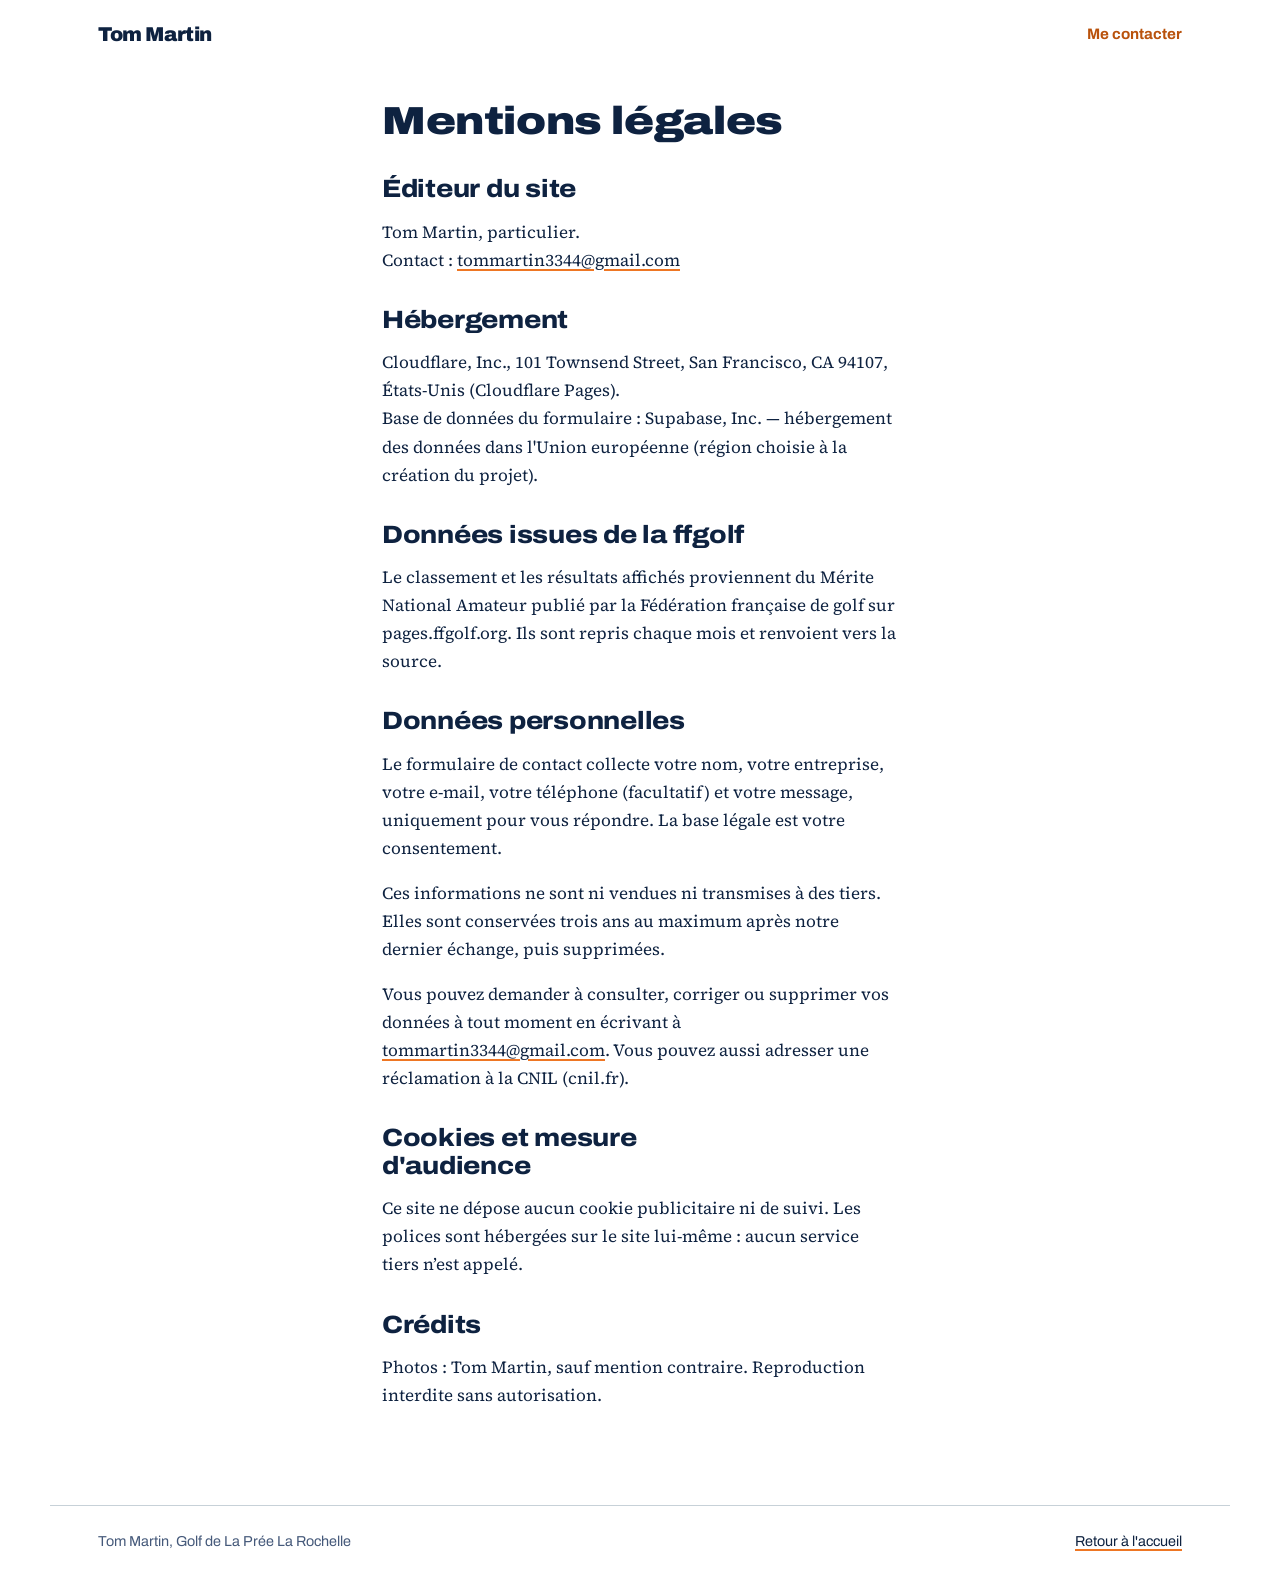
==== mentions-legales.html @ d1b24513 "Site tommartin-golf" ====
<!doctype html>
<html lang="fr">
<head>
  <meta charset="utf-8">
  <meta name="viewport" content="width=device-width, initial-scale=1">
  <title>Mentions légales — Tom Martin</title>
  <meta name="robots" content="noindex">
  <link rel="icon" href="assets/favicon.svg" type="image/svg+xml">
  <link rel="stylesheet" href="assets/style.css">
</head>
<body>
  <header class="top"><a class="mark" href="./">Tom Martin</a><nav><a class="nav-cta" href="./#contact">Me contacter</a></nav></header>
  <main class="page">
    <h1>Mentions légales</h1>

    <h2>Éditeur du site</h2>
    <p>Tom Martin, particulier.<br>Contact : <a href="mailto:tommartin3344@gmail.com">tommartin3344@gmail.com</a></p>

    <h2>Hébergement</h2>
    <p>Cloudflare, Inc., 101 Townsend Street, San Francisco, CA 94107, États-Unis (Cloudflare Pages).<br>
       Base de données du formulaire : Supabase, Inc. — hébergement des données dans l'Union européenne (région choisie à la création du projet).</p>

    <h2>Données issues de la ffgolf</h2>
    <p>Le classement et les résultats affichés proviennent du Mérite National Amateur publié par la Fédération française de golf sur pages.ffgolf.org. Ils sont repris chaque mois et renvoient vers la source.</p>

    <h2 id="donnees">Données personnelles</h2>
    <p>Le formulaire de contact collecte votre nom, votre entreprise, votre e-mail, votre téléphone (facultatif) et votre message, uniquement pour vous répondre. La base légale est votre consentement.</p>
    <p>Ces informations ne sont ni vendues ni transmises à des tiers. Elles sont conservées trois ans au maximum après notre dernier échange, puis supprimées.</p>
    <p>Vous pouvez demander à consulter, corriger ou supprimer vos données à tout moment en écrivant à <a href="mailto:tommartin3344@gmail.com">tommartin3344@gmail.com</a>. Vous pouvez aussi adresser une réclamation à la CNIL (cnil.fr).</p>

    <h2>Cookies et mesure d'audience</h2>
    <p>Ce site ne dépose aucun cookie publicitaire ni de suivi. Les polices sont hébergées sur le site lui-même : aucun service tiers n’est appelé.</p>

    <h2>Crédits</h2>
    <p>Photos : Tom Martin, sauf mention contraire. Reproduction interdite sans autorisation.</p>
  </main>
  <footer class="foot"><p>Tom Martin, Golf de La Prée La Rochelle</p><p><a href="./">Retour à l'accueil</a></p></footer>
</body>
</html>
---- assets/style.css ----
/* tommartin-golf.fr
   Palette : bleu nuit (identité existante), orange balise de départ, brume, gazon */
/* Polices hébergées sur le site (licence SIL Open Font License) : aucun appel à un service tiers */
@font-face{font-family:"Archivo";src:url("fonts/archivo.woff2") format("woff2");font-weight:100 900;font-stretch:62% 125%;font-style:normal;font-display:swap}
@font-face{font-family:"Source Serif 4";src:url("fonts/source-serif-4.woff2") format("woff2");font-weight:200 900;font-style:normal;font-display:swap}
@font-face{font-family:"Source Serif 4";src:url("fonts/source-serif-4-italic.woff2") format("woff2");font-weight:200 900;font-style:italic;font-display:swap}

:root{
  --nuit:#0E2240;
  --nuit-2:#16315A;
  --orange:#EE7623;
  --orange-ink:#B9520C;  /* orange lisible sur fond clair */
  --brume:#EDF1F3;
  --trait:#C7D1D8;
  --gazon:#2E6B4E;
  --blanc:#FFFFFF;
  --texte:#0E2240;
  --texte-2:#45597A;

  --f-titre:"Archivo", "Helvetica Neue", Arial, sans-serif;
  --f-texte:"Source Serif 4", Georgia, serif;

  /* échelle typographique (ratio 1,25) */
  --t-0:1rem; --t-1:1.25rem; --t-2:1.563rem; --t-3:1.953rem; --t-4:2.441rem; --t-5:3.815rem;

  --mesure:68ch;
  --page:1180px;
  --gout:clamp(1.25rem, 4vw, 3rem);
}

*,*::before,*::after{box-sizing:border-box}
html{scroll-behavior:smooth;-webkit-text-size-adjust:100%}
@media (prefers-reduced-motion:reduce){html{scroll-behavior:auto}*{animation:none!important;transition:none!important}}
body{margin:0;background:var(--blanc);color:var(--texte);font:400 1.0625rem/1.65 var(--f-texte)}
img{max-width:100%;height:auto;display:block}
a{color:var(--nuit);text-decoration-color:var(--orange);text-underline-offset:.2em;text-decoration-thickness:2px}
a:hover{color:var(--orange-ink)}
:focus-visible{outline:3px solid var(--orange);outline-offset:3px;border-radius:2px}
h1,h2,h3{font-family:var(--f-titre);line-height:1.1;margin:0 0 .6em;letter-spacing:-.01em}
h2{font-size:clamp(var(--t-3),4vw,var(--t-4));font-weight:800;font-stretch:112%;max-width:22ch}
h3{font-size:var(--t-1);font-weight:700}
p{margin:0 0 1em}
.sr-only{position:absolute;width:1px;height:1px;overflow:hidden;clip:rect(0 0 0 0);white-space:nowrap}
.skip{position:absolute;left:-999px;top:0;background:var(--orange);color:var(--nuit);padding:.6rem 1rem;z-index:10;font-family:var(--f-titre)}
.skip:focus{left:1rem}

/* En-tête */
.top{display:flex;align-items:center;justify-content:space-between;gap:1rem;padding:1rem var(--gout);max-width:var(--page);margin:0 auto}
.mark{font-family:var(--f-titre);font-weight:900;font-size:var(--t-1);text-decoration:none;letter-spacing:-.02em}
.top nav{display:flex;flex-wrap:wrap;gap:.25rem 1.25rem;font-family:var(--f-titre);font-weight:500;font-size:.95rem}
.top nav a{text-decoration:none;padding:.35rem 0}
.top nav a:hover{color:var(--orange-ink)}
.top .nav-cta{color:var(--orange-ink);font-weight:700}
@media (max-width:760px){.top nav a:not(.nav-cta){display:none}}

/* Boutons */
.btn{display:inline-block;font-family:var(--f-titre);font-weight:700;font-size:1rem;padding:.85rem 1.4rem;border-radius:999px;text-decoration:none;border:2px solid transparent;cursor:pointer;line-height:1.2}
.btn-primary{background:var(--orange);color:var(--nuit)}
.btn-primary:hover{background:#F58A3F;color:var(--nuit)}
.btn-ghost{border-color:var(--nuit);color:var(--nuit)}
.btn-ghost:hover{background:var(--nuit);color:var(--blanc)}

/* Hero */
.hero{max-width:var(--page);margin:0 auto;padding:clamp(1.5rem,5vw,4rem) var(--gout) 2rem;display:grid;grid-template-columns:minmax(0,5fr) minmax(0,7fr);gap:clamp(1.5rem,4vw,3.5rem);align-items:center}
.hero-who{font-family:var(--f-titre);font-weight:500;color:var(--texte-2);margin-bottom:1.25rem}
.hero h1{font-weight:900;font-stretch:125%;line-height:.9;margin:0 0 1rem;display:flex;flex-direction:column}
.h-from{font-size:clamp(2.2rem,5vw,3.6rem);color:var(--trait);text-decoration:line-through;text-decoration-thickness:.08em;text-decoration-color:var(--trait)}
.h-to{font-size:clamp(4.5rem,11vw,8.5rem);color:var(--nuit)}
.hero-lede{font-size:var(--t-1);max-width:34ch;color:var(--texte)}
.hero-actions{display:flex;flex-wrap:wrap;gap:.75rem;margin-top:1.75rem}
.trajectory{margin:0;background:var(--nuit);border-radius:24px;padding:clamp(1rem,2.5vw,1.75rem);color:var(--brume)}
.trajectory svg{width:100%;height:auto;display:block;overflow:visible}
.trajectory figcaption{font-size:.9rem;line-height:1.5;color:#B8C4D3;margin-top:.75rem;max-width:60ch}
#traj .grid line{stroke:#2A4470;stroke-width:1}
#traj .grid text{fill:#8DA0B8;font:500 13px var(--f-titre)}
#traj .flight{fill:none;stroke:var(--orange);stroke-width:4;stroke-linecap:round;stroke-linejoin:round}
#traj .flight-shadow{fill:none;stroke:var(--orange);stroke-width:14;opacity:.12;stroke-linecap:round}
#traj .pt{fill:var(--nuit);stroke:var(--orange);stroke-width:2.5}
#traj .ball{fill:var(--blanc);stroke:var(--orange);stroke-width:3}
#traj .lbl{fill:var(--blanc);font:800 20px var(--f-titre)}
#traj .lbl-s{fill:#B8C4D3;font:500 13px var(--f-titre)}
#traj .tee{fill:#8DA0B8}
@media (prefers-reduced-motion:no-preference){
  #traj .flight{stroke-dasharray:var(--len);stroke-dashoffset:var(--len);animation:vol 1.8s cubic-bezier(.3,.6,.2,1) .2s forwards}
  #traj .ball,#traj .lbl-end{opacity:0;animation:pose .4s ease-out 1.9s forwards}
}
@media (max-width:600px){#traj .grid text{font-size:26px}#traj .lbl{font-size:34px}#traj .flight{stroke-width:6}#traj .ball{r:14}}
@keyframes vol{to{stroke-dashoffset:0}}
@keyframes pose{to{opacity:1}}
@media (max-width:900px){.hero{grid-template-columns:1fr}}

/* Faits */
.facts{max-width:var(--page);margin:0 auto;padding:0 var(--gout)}
.facts dl{margin:0;display:grid;grid-template-columns:repeat(5,minmax(0,1fr));border-top:2px solid var(--nuit);border-bottom:1px solid var(--trait)}
.facts dl>div{padding:1rem 1rem 1.1rem 0}
.facts dl>div+div{padding-left:1rem;border-left:1px solid var(--trait)}
.facts dt{font-family:var(--f-titre);font-size:.85rem;color:var(--texte-2);font-weight:500;line-height:1.3}
.facts dd{margin:.35rem 0 0;font-family:var(--f-titre);font-weight:800;font-size:var(--t-2);font-stretch:112%}
@media (max-width:900px){.facts dl{grid-template-columns:repeat(2,1fr)}.facts dl>div{border-left:0!important;padding-left:0!important;border-bottom:1px solid var(--trait)}}

/* Sections */
.section{max-width:var(--page);margin:0 auto;padding:clamp(3rem,8vw,6rem) var(--gout) 0}
.section-lede{max-width:var(--mesure);color:var(--texte-2);font-size:1.1rem}
.prose{max-width:var(--mesure)}
.split{display:grid;grid-template-columns:minmax(0,7fr) minmax(0,5fr);gap:clamp(1.5rem,5vw,4rem);align-items:start}
@media (max-width:860px){.split{grid-template-columns:1fr}}
.photo{margin:0;border-radius:24px;overflow:hidden;background:var(--brume);aspect-ratio:4/5}
.photo img{width:100%;height:100%;object-fit:cover}
.photo.is-missing{display:none}

/* Valeurs */
.values{display:grid;grid-template-columns:repeat(4,minmax(0,1fr));gap:0;margin-top:1.5rem}
.values article{padding:0 1.25rem 0 0}
.values article+article{padding-left:1.25rem;border-left:1px solid var(--trait)}
.values h3{color:var(--nuit);font-size:var(--t-2);font-stretch:112%;font-weight:800}
.values p{color:var(--texte-2);margin:0}
@media (max-width:900px){.values{grid-template-columns:1fr 1fr;row-gap:2rem}.values article:nth-child(3){border-left:0;padding-left:0}}
@media (max-width:520px){.values{grid-template-columns:1fr}.values article{border-left:0!important;padding-left:0!important}}

/* Carte de score */
.scorecard-wrap{overflow-x:auto;margin-top:1.5rem;border:2px solid var(--nuit);border-radius:14px}
.scorecard{width:100%;border-collapse:collapse;font-family:var(--f-titre);font-size:.95rem;min-width:640px}
.scorecard thead th{background:var(--nuit);color:var(--blanc);font-weight:700;text-align:left;padding:.7rem .8rem}
.scorecard td{padding:.65rem .8rem;border-top:1px solid var(--trait)}
.scorecard tbody tr:nth-child(even) td{background:var(--brume)}
.scorecard .num{text-align:center;font-variant-numeric:tabular-nums}
.scorecard td.comp{font-family:var(--f-texte);font-weight:600}
.scorecard td.comp a{text-decoration:none}
.comp-in{display:flex;align-items:center;gap:.75rem}
.golf-badge{flex:0 0 48px;width:48px;height:48px;border-radius:50%;background:var(--blanc);border:1px solid var(--trait);display:grid;place-items:center;overflow:hidden}
.golf-badge img{width:100%;height:100%;object-fit:contain}
.golf-badge.sigle{background:var(--nuit);border-color:var(--nuit);color:var(--blanc);font-family:var(--f-titre);font-weight:700;font-size:.78rem;letter-spacing:.02em}
.scorecard td.comp .lieu{display:block;font-weight:400;font-size:.82rem;color:var(--texte-2);margin-top:.1rem}
.scorecard td.comp a:hover{text-decoration:underline}
.scorecard .date{color:var(--texte-2);white-space:nowrap}
.place{display:inline-flex;align-items:center;justify-content:center;min-width:2.4em;height:2.4em;padding:0 .35em;font-weight:800}
.place.top{border:2.5px solid var(--orange);border-radius:999px;color:var(--nuit)}
.place.podium{background:var(--orange);border-color:var(--orange)}
.sss.neg{color:var(--gazon);font-weight:800}
.source{font-size:.9rem;color:var(--texte-2);margin-top:.9rem}

/* Calendrier */
.calendar{list-style:none;margin:1.5rem 0 0;padding:0;border-top:2px solid var(--nuit);max-width:860px}
.calendar li{display:grid;grid-template-columns:9rem 1fr auto;gap:1rem;padding:.85rem 0;border-bottom:1px solid var(--trait);align-items:baseline}
.calendar .when{font-family:var(--f-titre);font-weight:700}
.calendar .what{font-weight:600}
.calendar .kind{font-family:var(--f-titre);font-size:.85rem;color:var(--texte-2)}
.calendar .empty{grid-column:1/-1;color:var(--texte-2)}
@media (max-width:560px){.calendar li{grid-template-columns:1fr}}

/* Équipe */
.team{list-style:none;padding:0;margin:1.5rem 0 0;display:grid;grid-template-columns:repeat(3,minmax(0,1fr));gap:1.5rem}
.team li{border-top:2px solid var(--nuit);padding-top:.8rem}
.team strong{display:block;font-family:var(--f-titre);font-size:var(--t-1)}
.team span{color:var(--texte-2)}
@media (max-width:760px){.team{grid-template-columns:1fr}}

/* Bandeau partenariat */
.band{max-width:none;padding-left:0;padding-right:0;margin-top:clamp(3rem,8vw,6rem);padding-top:0}
.band-inner{background:var(--nuit);color:var(--brume);max-width:var(--page);margin:0 auto;border-radius:28px;padding:clamp(2rem,6vw,4.5rem) var(--gout)}
@media (min-width:1240px){.band-inner{border-radius:28px}}
.band h2{color:var(--blanc)}
.band a{color:var(--blanc)}
.partners{margin-top:2.5rem}
.partners ul{list-style:none;padding:0;display:flex;flex-wrap:wrap;gap:1.5rem;align-items:center}
.partners li{background:#fff;border-radius:12px;padding:.6rem 1rem;display:flex;align-items:center}
.partners img{max-height:56px;width:auto}

/* Formulaire */
.form{display:grid;gap:1rem;background:var(--brume);border-radius:20px;padding:clamp(1.25rem,3vw,2rem)}
.field{display:grid;gap:.35rem}
.field label{font-family:var(--f-titre);font-weight:700;font-size:.95rem}
.opt{font-weight:500;color:var(--texte-2)}
.field input,.field select,.field textarea{font:inherit;font-size:1rem;color:var(--texte);padding:.7rem .8rem;border:1.5px solid var(--trait);border-radius:10px;background:var(--blanc);width:100%}
.field input:focus,.field select:focus,.field textarea:focus{border-color:var(--nuit);outline:3px solid rgba(238,118,35,.45);outline-offset:0}
.field [aria-invalid=true]{border-color:#B42318}
.check{grid-template-columns:auto 1fr;align-items:start;gap:.6rem}
.check input{width:1.2rem;height:1.2rem;margin-top:.2rem;accent-color:var(--nuit)}
.check label{font-family:var(--f-texte);font-weight:400;font-size:.92rem}
.hp{position:absolute;left:-9999px}
.form-status{margin:0;font-family:var(--f-titre);font-weight:500}
.form-status.ok{color:var(--gazon)}
.form-status.err{color:#B42318}
.direct{font-family:var(--f-titre);font-weight:700}

/* Pied de page */
.foot{max-width:var(--page);margin:clamp(3rem,8vw,6rem) auto 0;padding:1.5rem var(--gout) 2.5rem;border-top:1px solid var(--trait);display:flex;justify-content:space-between;flex-wrap:wrap;gap:.5rem;font-family:var(--f-titre);font-size:.9rem;color:var(--texte-2)}
.foot p{margin:0}

/* Page simple (mentions légales) */
.page{max-width:var(--mesure);margin:0 auto;padding:2rem var(--gout) 0}
.page h1{font-size:var(--t-4);font-weight:900;font-stretch:118%}
.page h2{font-size:var(--t-2);margin-top:2rem}

/* Galerie */
.gallery{display:grid;grid-template-columns:repeat(auto-fill,minmax(min(260px,100%),1fr));gap:1rem;margin-top:1.5rem}
.gallery figure{margin:0;border-radius:16px;overflow:hidden;background:var(--brume)}
.gallery img,.gallery video{width:100%;aspect-ratio:4/5;object-fit:cover;display:block}
.gallery figcaption{font-family:var(--f-titre);font-size:.9rem;color:var(--texte-2);padding:.6rem .8rem}
.band .prose{color:var(--brume)}
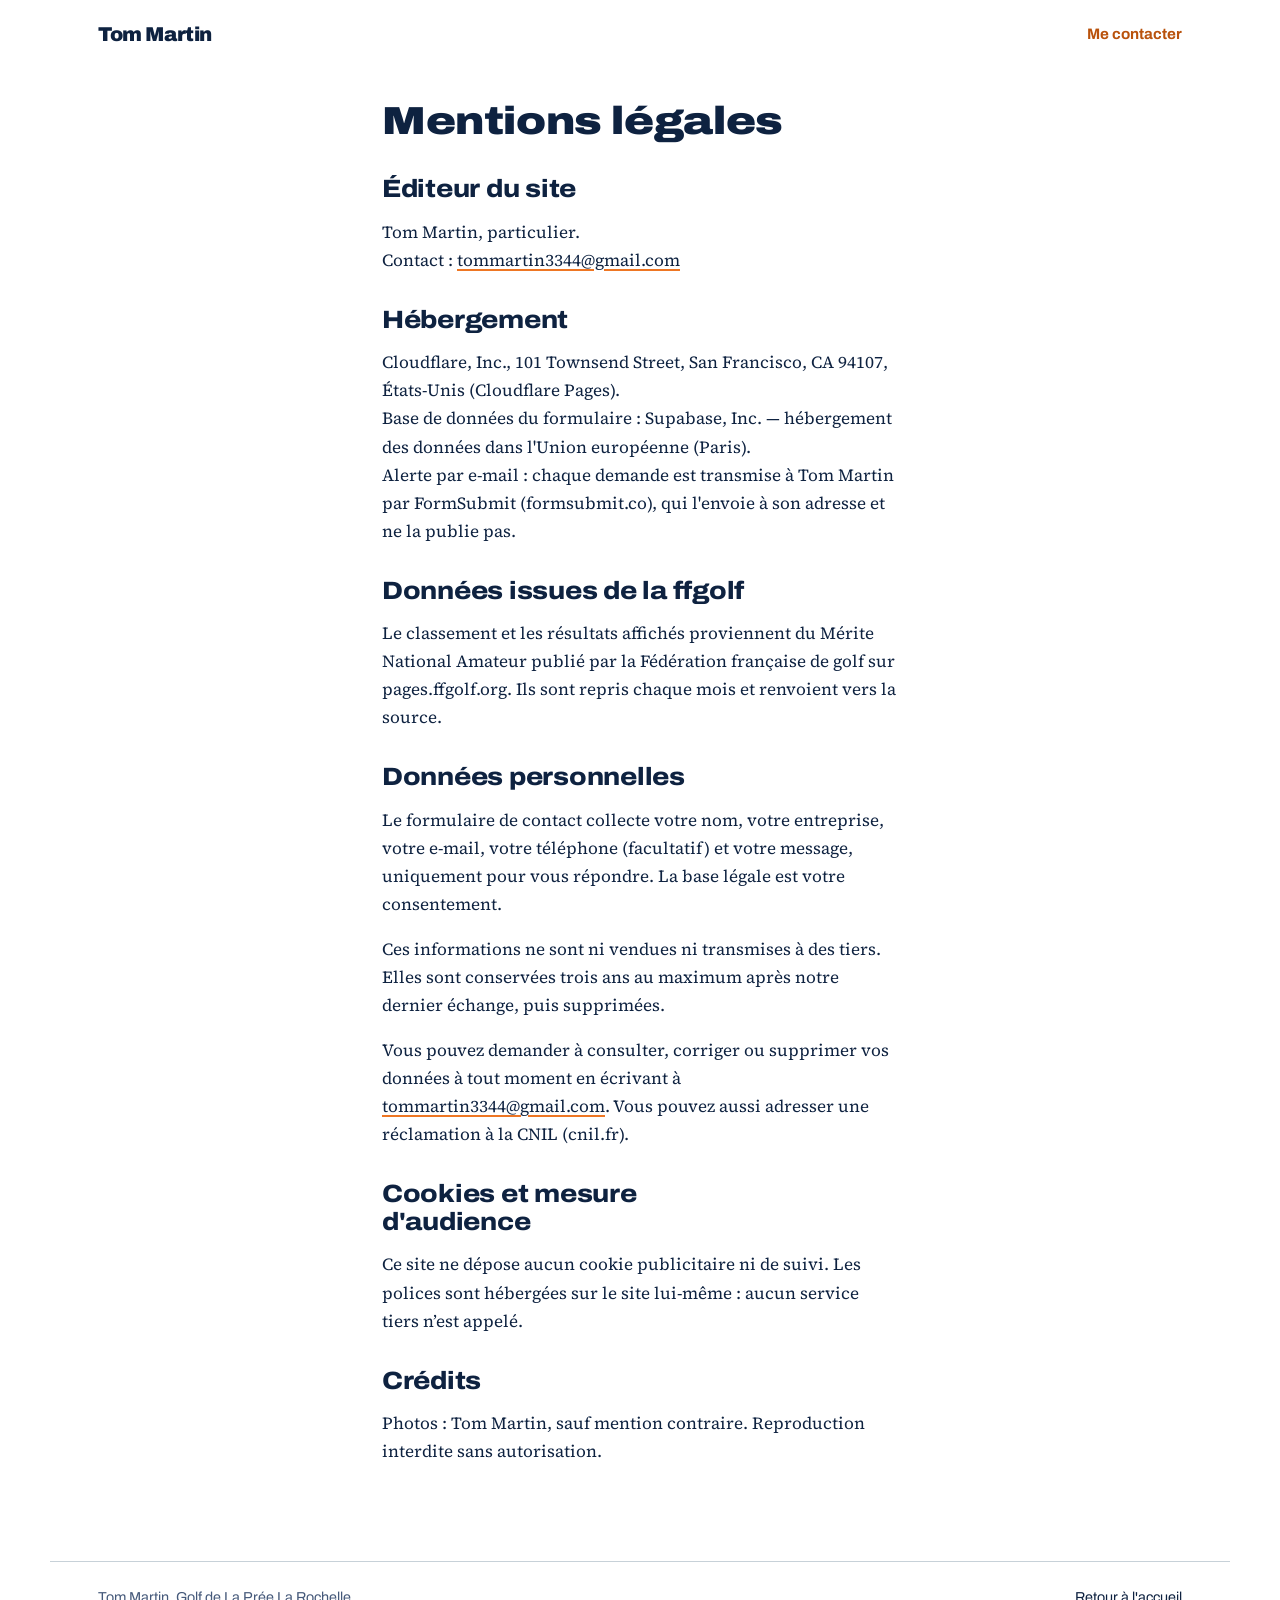
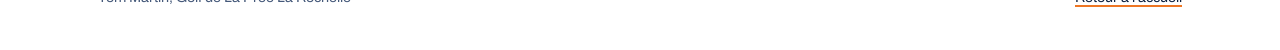
==== commit cc74983a: "Alerte e-mail pour chaque demande du formulaire" ====
--- a/mentions-legales.html
+++ b/mentions-legales.html
@@ -18,7 +18,8 @@
 
     <h2>Hébergement</h2>
     <p>Cloudflare, Inc., 101 Townsend Street, San Francisco, CA 94107, États-Unis (Cloudflare Pages).<br>
-       Base de données du formulaire : Supabase, Inc. — hébergement des données dans l'Union européenne (région choisie à la création du projet).</p>
+       Base de données du formulaire : Supabase, Inc. — hébergement des données dans l'Union européenne (Paris).<br>
+       Alerte par e-mail : chaque demande est transmise à Tom Martin par FormSubmit (formsubmit.co), qui l'envoie à son adresse et ne la publie pas.</p>
 
     <h2>Données issues de la ffgolf</h2>
     <p>Le classement et les résultats affichés proviennent du Mérite National Amateur publié par la Fédération française de golf sur pages.ffgolf.org. Ils sont repris chaque mois et renvoient vers la source.</p>
--- a/assets/style.css
+++ b/assets/style.css
@@ -64,7 +64,6 @@
 .hero{max-width:var(--page);margin:0 auto;padding:clamp(1.5rem,5vw,4rem) var(--gout) 2rem;display:grid;grid-template-columns:minmax(0,5fr) minmax(0,7fr);gap:clamp(1.5rem,4vw,3.5rem);align-items:center}
 .hero-who{font-family:var(--f-titre);font-weight:500;color:var(--texte-2);margin-bottom:1.25rem}
 .hero h1{font-weight:900;font-stretch:125%;line-height:.9;margin:0 0 1rem;display:flex;flex-direction:column}
-.h-from{font-size:clamp(2.2rem,5vw,3.6rem);color:var(--trait);text-decoration:line-through;text-decoration-thickness:.08em;text-decoration-color:var(--trait)}
 .h-to{font-size:clamp(4.5rem,11vw,8.5rem);color:var(--nuit)}
 .hero-lede{font-size:var(--t-1);max-width:34ch;color:var(--texte)}
 .hero-actions{display:flex;flex-wrap:wrap;gap:.75rem;margin-top:1.75rem}
@@ -91,7 +90,7 @@
 
 /* Faits */
 .facts{max-width:var(--page);margin:0 auto;padding:0 var(--gout)}
-.facts dl{margin:0;display:grid;grid-template-columns:repeat(5,minmax(0,1fr));border-top:2px solid var(--nuit);border-bottom:1px solid var(--trait)}
+.facts dl{margin:0;display:grid;grid-template-columns:repeat(4,minmax(0,1fr));border-top:2px solid var(--nuit);border-bottom:1px solid var(--trait)}
 .facts dl>div{padding:1rem 1rem 1.1rem 0}
 .facts dl>div+div{padding-left:1rem;border-left:1px solid var(--trait)}
 .facts dt{font-family:var(--f-titre);font-size:.85rem;color:var(--texte-2);font-weight:500;line-height:1.3}
@@ -150,7 +149,9 @@
 
 /* Équipe */
 .team{list-style:none;padding:0;margin:1.5rem 0 0;display:grid;grid-template-columns:repeat(3,minmax(0,1fr));gap:1.5rem}
-.team li{border-top:2px solid var(--nuit);padding-top:.8rem}
+.team li{border-top:2px solid var(--nuit);padding-top:1rem}
+.team img{display:block;width:100%;max-width:240px;aspect-ratio:4/5;object-fit:cover;border-radius:14px;margin-bottom:.9rem;background:var(--brume)}
+.team img.logo{object-fit:contain;padding:1.5rem;background:var(--blanc);border:1px solid var(--trait)}
 .team strong{display:block;font-family:var(--f-titre);font-size:var(--t-1)}
 .team span{color:var(--texte-2)}
 @media (max-width:760px){.team{grid-template-columns:1fr}}
@@ -161,10 +162,17 @@
 @media (min-width:1240px){.band-inner{border-radius:28px}}
 .band h2{color:var(--blanc)}
 .band a{color:var(--blanc)}
-.partners{margin-top:2.5rem}
-.partners ul{list-style:none;padding:0;display:flex;flex-wrap:wrap;gap:1.5rem;align-items:center}
-.partners li{background:#fff;border-radius:12px;padding:.6rem 1rem;display:flex;align-items:center}
-.partners img{max-height:56px;width:auto}
+.partners{margin-top:3rem}
+.partners h3{font-size:var(--t-1);color:var(--nuit)}
+.partners ul{list-style:none;padding:0;margin:1rem 0 0;display:flex;flex-wrap:wrap;gap:1.25rem;align-items:center}
+.partners li{background:#fff;border:1px solid var(--trait);border-radius:14px;padding:1rem 1.5rem;display:flex;align-items:center}
+.partners img{max-height:64px;width:auto}
+.invite{margin-top:2rem;color:var(--texte-2);max-width:60ch}
+.invite a{font-weight:600;white-space:nowrap}
+.year-tabs{display:flex;gap:.5rem;margin-top:1.25rem;flex-wrap:wrap}
+.year-tabs button{font:700 .95rem var(--f-titre);padding:.5rem 1.1rem;border-radius:999px;border:2px solid var(--nuit);background:transparent;color:var(--nuit);cursor:pointer}
+.year-tabs button[aria-selected="true"]{background:var(--nuit);color:var(--blanc)}
+.year-tabs button:focus-visible{outline:3px solid var(--orange);outline-offset:2px}
 
 /* Formulaire */
 .form{display:grid;gap:1rem;background:var(--brume);border-radius:20px;padding:clamp(1.25rem,3vw,2rem)}
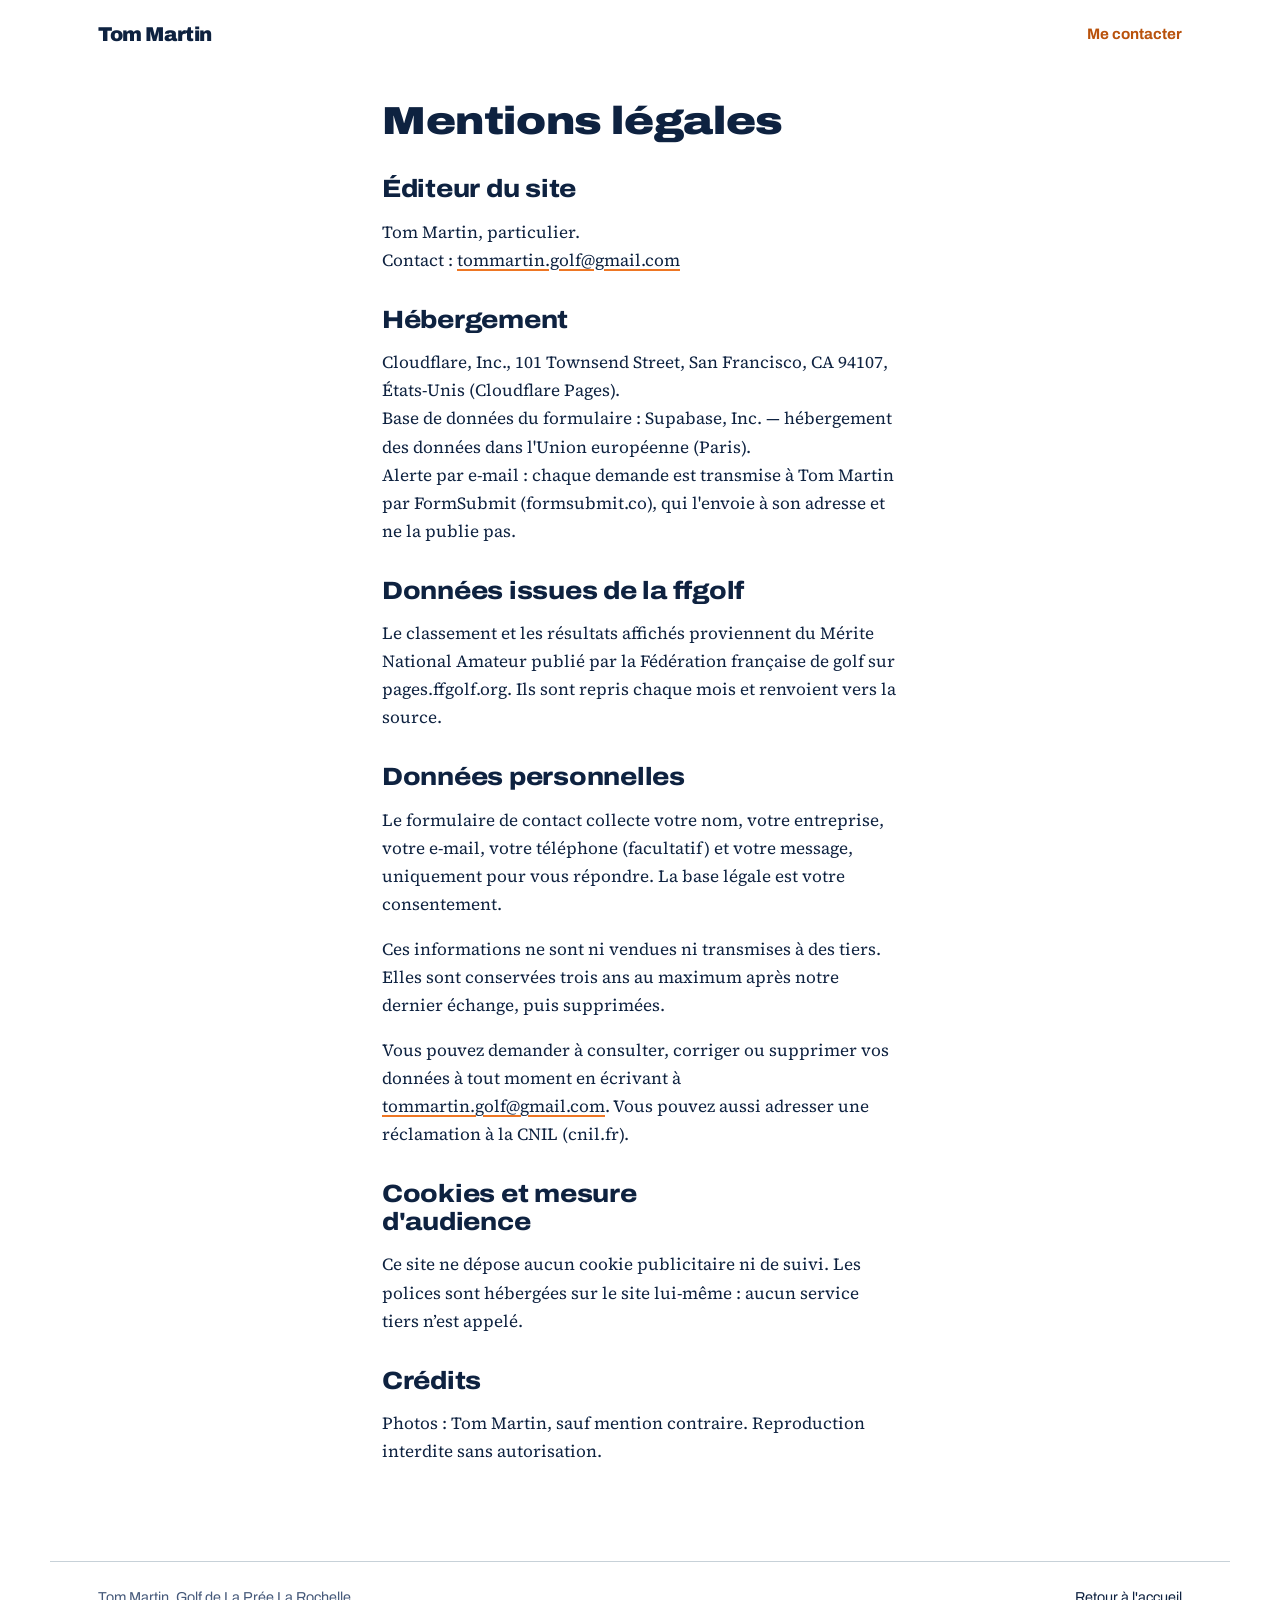
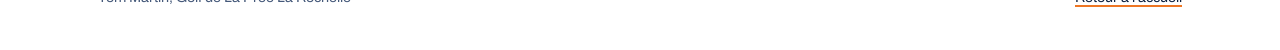
==== commit 328ed7d1: "Nouvelle adresse de contact tommartin.golf@gmail.com" ====
--- a/mentions-legales.html
+++ b/mentions-legales.html
@@ -14,7 +14,7 @@
     <h1>Mentions légales</h1>
 
     <h2>Éditeur du site</h2>
-    <p>Tom Martin, particulier.<br>Contact : <a href="mailto:tommartin3344@gmail.com">tommartin3344@gmail.com</a></p>
+    <p>Tom Martin, particulier.<br>Contact : <a href="mailto:tommartin.golf@gmail.com">tommartin.golf@gmail.com</a></p>
 
     <h2>Hébergement</h2>
     <p>Cloudflare, Inc., 101 Townsend Street, San Francisco, CA 94107, États-Unis (Cloudflare Pages).<br>
@@ -27,7 +27,7 @@
     <h2 id="donnees">Données personnelles</h2>
     <p>Le formulaire de contact collecte votre nom, votre entreprise, votre e-mail, votre téléphone (facultatif) et votre message, uniquement pour vous répondre. La base légale est votre consentement.</p>
     <p>Ces informations ne sont ni vendues ni transmises à des tiers. Elles sont conservées trois ans au maximum après notre dernier échange, puis supprimées.</p>
-    <p>Vous pouvez demander à consulter, corriger ou supprimer vos données à tout moment en écrivant à <a href="mailto:tommartin3344@gmail.com">tommartin3344@gmail.com</a>. Vous pouvez aussi adresser une réclamation à la CNIL (cnil.fr).</p>
+    <p>Vous pouvez demander à consulter, corriger ou supprimer vos données à tout moment en écrivant à <a href="mailto:tommartin.golf@gmail.com">tommartin.golf@gmail.com</a>. Vous pouvez aussi adresser une réclamation à la CNIL (cnil.fr).</p>
 
     <h2>Cookies et mesure d'audience</h2>
     <p>Ce site ne dépose aucun cookie publicitaire ni de suivi. Les polices sont hébergées sur le site lui-même : aucun service tiers n’est appelé.</p>
--- a/assets/style.css
+++ b/assets/style.css
@@ -61,7 +61,7 @@
 .btn-ghost:hover{background:var(--nuit);color:var(--blanc)}
 
 /* Hero */
-.hero{max-width:var(--page);margin:0 auto;padding:clamp(1.5rem,5vw,4rem) var(--gout) 2rem;display:grid;grid-template-columns:minmax(0,5fr) minmax(0,7fr);gap:clamp(1.5rem,4vw,3.5rem);align-items:center}
+.hero{max-width:var(--page);margin:0 auto;padding:clamp(1.5rem,5vw,4rem) var(--gout) 2rem;display:grid;grid-template-columns:minmax(0,7fr) minmax(0,5fr);gap:clamp(1.5rem,4vw,3.5rem);align-items:center}
 .hero-who{font-family:var(--f-titre);font-weight:500;color:var(--texte-2);margin-bottom:1.25rem}
 .hero h1{font-weight:900;font-stretch:125%;line-height:.9;margin:0 0 1rem;display:flex;flex-direction:column}
 .h-to{font-size:clamp(4.5rem,11vw,8.5rem);color:var(--nuit)}
@@ -108,13 +108,12 @@
 .photo.is-missing{display:none}
 
 /* Valeurs */
-.values{display:grid;grid-template-columns:repeat(4,minmax(0,1fr));gap:0;margin-top:1.5rem}
-.values article{padding:0 1.25rem 0 0}
-.values article+article{padding-left:1.25rem;border-left:1px solid var(--trait)}
-.values h3{color:var(--nuit);font-size:var(--t-2);font-stretch:112%;font-weight:800}
-.values p{color:var(--texte-2);margin:0}
-@media (max-width:900px){.values{grid-template-columns:1fr 1fr;row-gap:2rem}.values article:nth-child(3){border-left:0;padding-left:0}}
-@media (max-width:520px){.values{grid-template-columns:1fr}.values article{border-left:0!important;padding-left:0!important}}
+.values{list-style:none;margin:1.75rem 0 0;padding:0}
+.values li{font-family:var(--f-titre);font-size:var(--t-1);font-stretch:112%;font-weight:700;line-height:1.2;color:var(--nuit);padding:.9rem 0;border-top:1px solid var(--trait)}
+.values li:last-child{border-bottom:1px solid var(--trait)}
+.split-photo{align-items:center}
+.split-photo .photo{max-width:440px;justify-self:end;width:100%}
+@media (max-width:860px){.split-photo .photo{justify-self:start;aspect-ratio:4/3;max-width:none}}
 
 /* Carte de score */
 .scorecard-wrap{overflow-x:auto;margin-top:1.5rem;border:2px solid var(--nuit);border-radius:14px}
@@ -201,8 +200,25 @@
 .page h2{font-size:var(--t-2);margin-top:2rem}
 
 /* Galerie */
-.gallery{display:grid;grid-template-columns:repeat(auto-fill,minmax(min(260px,100%),1fr));gap:1rem;margin-top:1.5rem}
-.gallery figure{margin:0;border-radius:16px;overflow:hidden;background:var(--brume)}
-.gallery img,.gallery video{width:100%;aspect-ratio:4/5;object-fit:cover;display:block}
-.gallery figcaption{font-family:var(--f-titre);font-size:.9rem;color:var(--texte-2);padding:.6rem .8rem}
 .band .prose{color:var(--brume)}
+
+/* Bandeau « M'accompagner » avec photo */
+.band-photo{display:grid;grid-template-columns:minmax(0,7fr) minmax(0,4fr);gap:clamp(1.5rem,5vw,4rem);align-items:center}
+.band-photo .photo{background:rgba(255,255,255,.08)}
+@media (max-width:860px){.band-photo{grid-template-columns:1fr}.band-photo .photo{aspect-ratio:4/3}}
+
+/* Bilan 2026 */
+.bilan{list-style:none;margin:1.75rem 0 0;padding:0;display:grid;grid-template-columns:repeat(3,minmax(0,1fr));gap:clamp(1rem,3vw,2rem)}
+.bilan li{border-top:3px solid var(--nuit);padding-top:1rem}
+.bilan strong{display:block;font-family:var(--f-titre);font-size:var(--t-4);font-weight:800;font-stretch:112%;line-height:1;color:var(--nuit)}
+.bilan span{display:block;margin-top:.6rem;color:var(--texte-2);max-width:28ch}
+@media (max-width:760px){.bilan{grid-template-columns:1fr}}
+.next{margin-top:clamp(2rem,5vw,3rem)}
+.next h3{color:var(--nuit)}
+.next p{color:var(--texte-2);max-width:60ch;margin:.4rem 0 0}
+.trajectory figcaption a{color:inherit;text-decoration-color:var(--orange,#f07a22)}
+
+/* Photo en haut de page, courbe dans les résultats */
+.hero-photo{max-width:460px;width:100%;justify-self:end}
+@media (max-width:900px){.hero-photo{justify-self:start;max-width:none;aspect-ratio:4/3}.hero-photo img{object-position:50% 30%}}
+.traj-results{margin:1.5rem 0 1.75rem}
